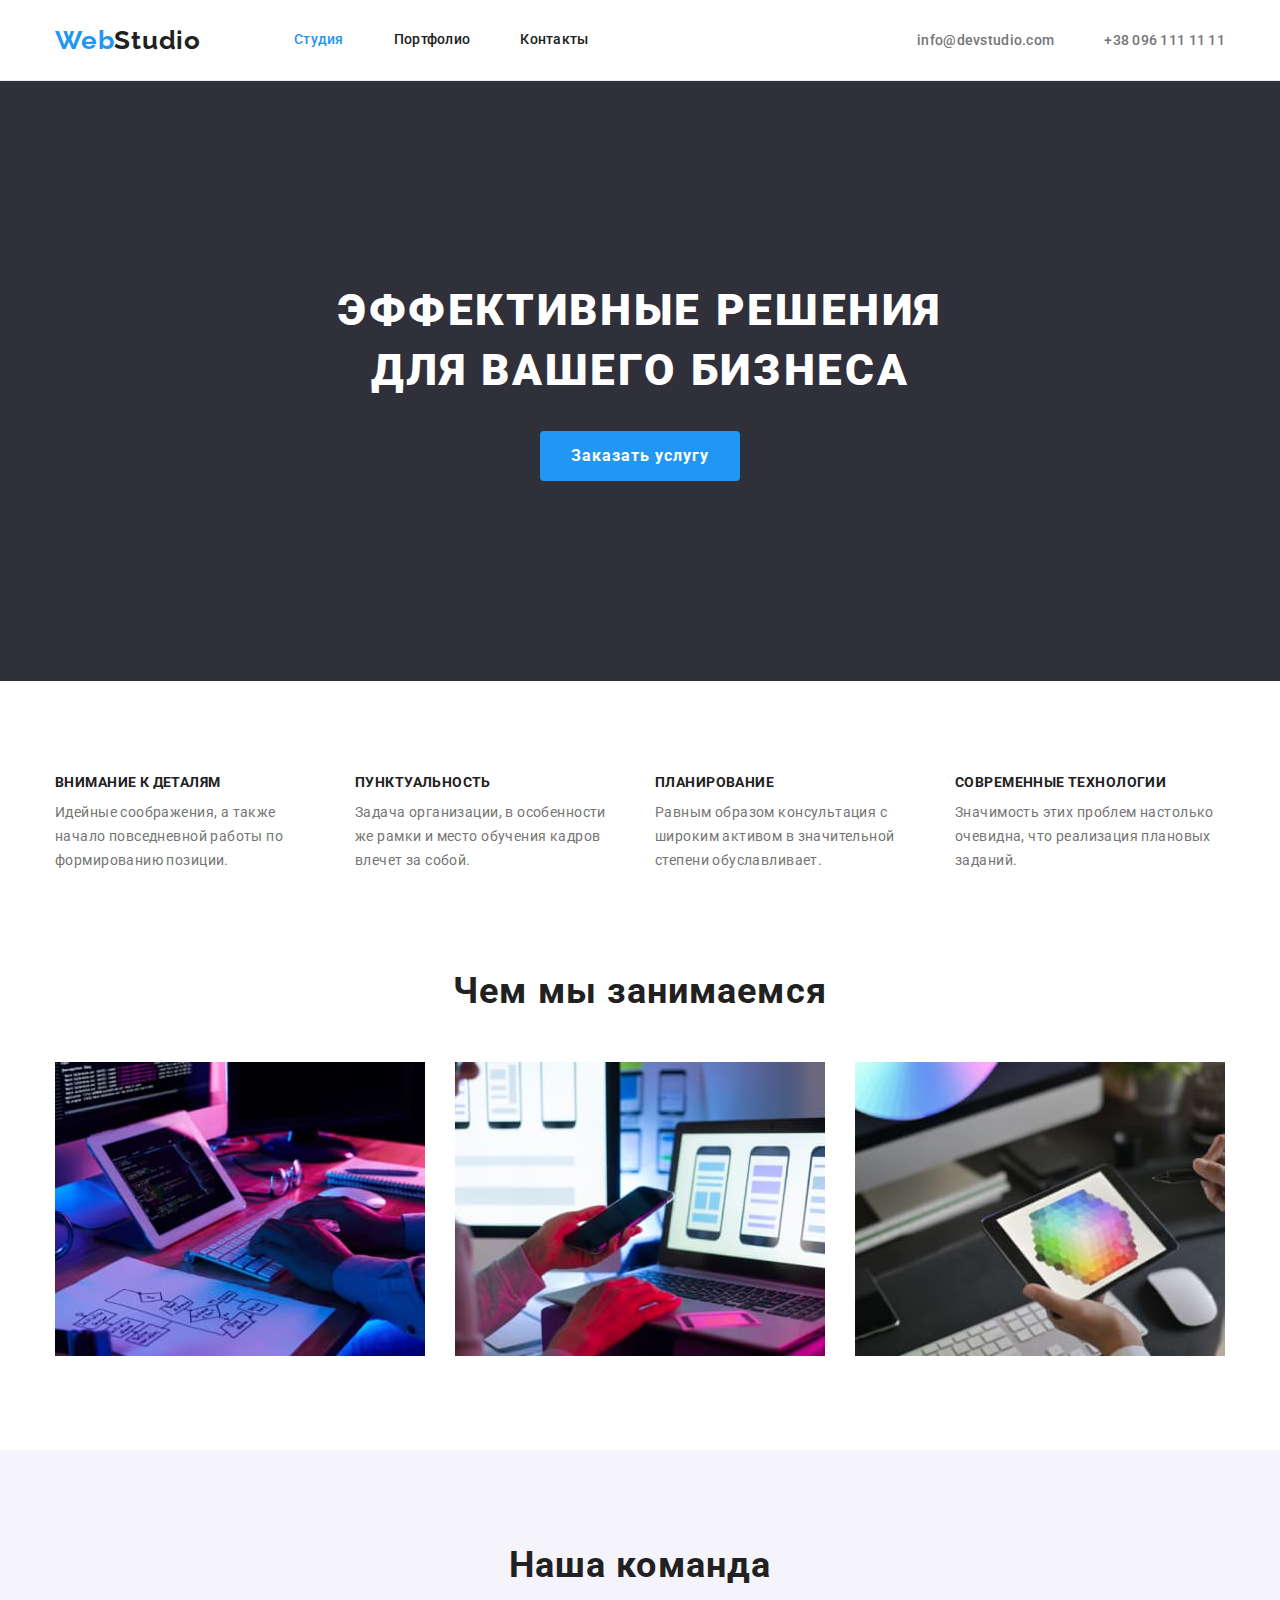
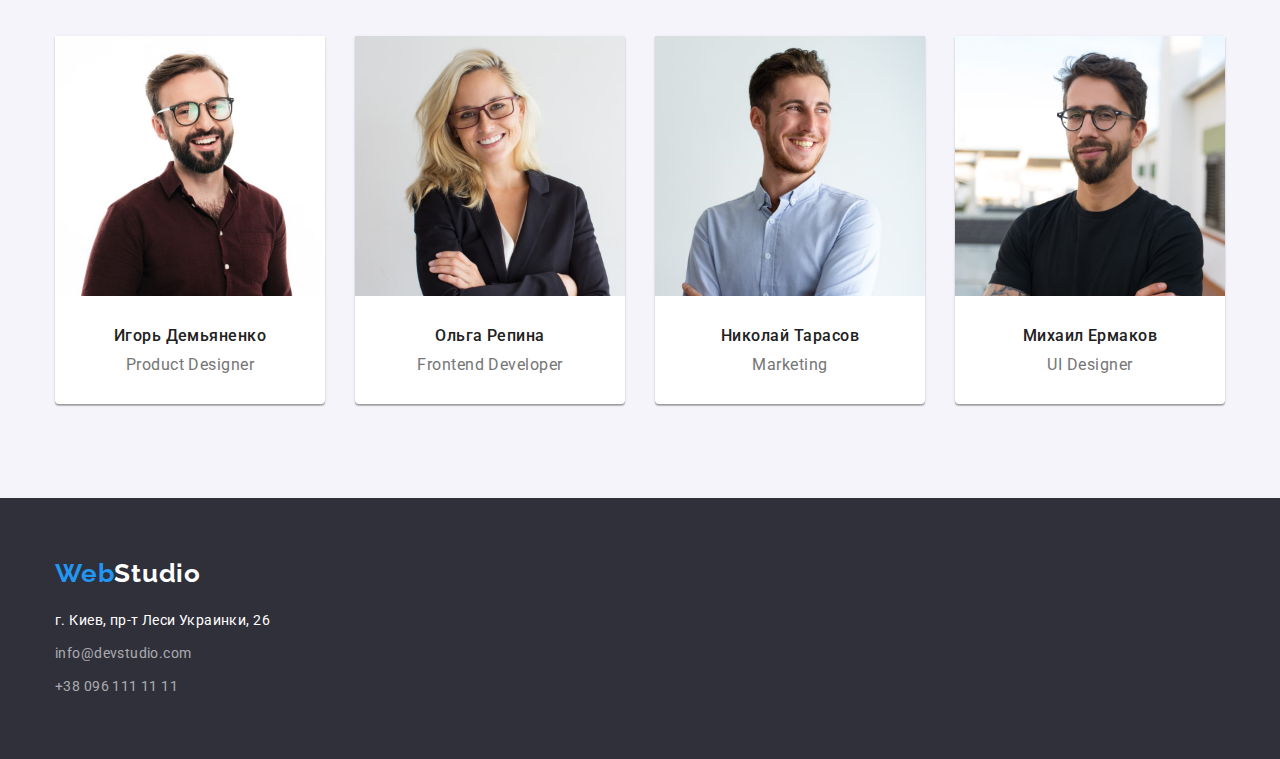
==== index.html @ fc80238e "Files created" ====
<!DOCTYPE html>
<html lang="ru">
  <head>
    <meta charset="UTF-8" />
    <meta http-equiv="X-UA-Compatible" content="IE=edge" />
    <meta name="viewport" content="width=device-width, initial-scale=1.0" />
    <link rel="preconnect" href="https://fonts.googleapis.com" />
    <link rel="preconnect" href="https://fonts.gstatic.com" crossorigin />
    <link rel="preconnect" href="https://fonts.googleapis.com">
    <link rel="preconnect" href="https://fonts.gstatic.com" crossorigin>
    <title>Студия</title>
    <link href="https://fonts.googleapis.com/css2?family=Raleway:wght@400;700&family=Roboto:wght@400;500;700;900&display=swap" rel="stylesheet"
        />
    <link rel="stylesheet" href="https://cdnjs.cloudflare.com/ajax/libs/modern-normalize/1.1.0/modern-normalize.min.css">
    <link rel="stylesheet" href="./css/styles.css">
    
  </head>

  <body>
    <!-- Header section -->
    <header class="header">
      <div class="container header-nav">
      <a href="/" lang="en" class="header-logo link"><span class="accent-text">Web</span>Studio</a>
      <nav> 
        <ul class="list nav-list">
          <li class="item"><a href="" class="link header-link current">Студия</a></li>
          <li class="item"><a href="./portfolio.html" class="link header-link">Портфолио</a></li>
          <li class="item"><a href="" class="link header-link">Контакты</a></li>
        </ul>
      </nav>

      <ul class="list contact-list">
        <li class="item"><a href="mailto:info@devstudio.com" class="link tel-link">info@devstudio.com</a></li>
        <li class="item"><a href="tel:+380961111111" class="link tel-link">+38 096 111 11 11</a></li>
      </ul>
    </div>
    </header>


    <main>
      <!-- Hero section -->
      <section class="hero-section">
        <div class="hero-container">
          <h1 class="hero-title">Эффективные решения для вашего бизнеса</h1>
          <button type="button" class="btn hero-button">Заказать услугу</button>
        </div>
      </section>

      <!-- Features section -->
      <section class="features-section">
        <div class="container features-container">
          <h2 class="visually-hidden">Особенности</h2>

          <ul class="list features-list">
            <li class="features-item">
              <h3 class="features-title">Внимание к деталям</h3>
              <p class="features-text">
                Идейные соображения, а также начало повседневной работы по
                формированию позиции.
              </p>
            </li>

            <li class="features-item">
              <h3 class="features-title">Пунктуальность</h3>
              <p class="features-text">
                Задача организации, в особенности же рамки и место обучения кадров
                влечет за собой.
              </p>
            </li>

            <li class="features-item">
              <h3 class="features-title">Планирование</h3>
              <p class="features-text">
                Равным образом консультация с широким активом в значительной
                степени обуславливает.
              </p>
            </li>

            <li class="features-item">
              <h3 class="features-title">Современные технологии</h3>
              <p class="features-text">
                Значимость этих проблем настолько очевидна, что реализация
                плановых заданий.
              </p>
            </li>
          </ul>
        </div>
      </section>

      <!-- Work section -->
      <section class="work-section">
        <div class="container work-container">
          <h2 class="section-title">Чем мы занимаемся</h2>
          <ul class="list works-list">
            <li class="work-item">
              <img
                src="./images/box1-structuring.jpg"
                alt="Создание структуры сайта"
                width="370"
              />
            </li>
            <li class="work-item">
              <img
                src="./images/box2-mobileapp.jpg"
                alt="Создание веб-приложений"
                width="370"
              />
            </li>
            <li class="work-item">
              <img
                src="./images/box3-webdesign.jpg"
                alt="Создание дизайна сайта"
                width="370"
              />
            </li>
          </ul>
        </div>
      </section>

      <!-- Team section -->
      <section class="section team-section">
        <div class="container">
        <h2 class="section-title team-section-title">Наша команда</h2>

        <ul class="list team-list team-container">
          <li class="team-member">
            <img
              src="./images/img1-manwithglasses1.jpg"
              alt="Мужчина в очках"
              width="270"
            />
            <div class="team-member-text">
              <h3 class="name">Игорь Демьяненко</h3>
              <p lang="en" class="job-title">Product Designer</p>
            </div>
          </li>

          <li class="team-member">
            <img
              src="./images/img2-womanblonde.jpg"
              alt="Женщина в очках"
              width="270"
            />
            <div class="team-member-text">
              <h3 class="name">Ольга Репина</h3>
              <p lang="en" class="job-title">Frontend Developer</p>
            </div>
            
          </li>

          <li class="team-member">
            <img
              src="./images/img3-manblueshirt.jpg"
              alt="Мужчина в голубой рубашке"
              width="270"
            />
            <div class="team-member-text">
              <h3 class="name">Николай Тарасов</h3>
            <p lang="en" class="job-title">Marketing</p>
            </div>
           
          </li>

          <li class="team-member">
            <img
              src="./images/img4-manwithglasses2.jpg"
              alt="Мужчина в очках"
              width="270"
            />
            <div class="team-member-text">
              <h3 class="name">Михаил Ермаков</h3>
              <p lang="en" class="job-title">UI Designer</p>
            </div>
           
          </li>
        </ul>
      </div>
      </section>
    </main>

    <!-- Footer section -->
     
     <footer class="footer-section">
       <div class="container">

      <a href="/" lang="en" class="footer-logo link"><span class="accent-text">Web</span>Studio</a>
      <address>
        <ul class="list">
          <li class="address-item">
            <a class="link"
              href="https://goo.gl/maps/KtKULsSCK2TDFwCBA"
              target="_blank"
              rel="noopener noreferrer"
              >г. Киев, пр-т Леси Украинки, 26</a
            >
          </li>
          <li class="address-item"><a class="link address-link" href="mailto:info@devstudio.com">info@devstudio.com</a></li>
          <li class="address-item"><a class="link address-link" href="tel:+380961111111">+38 096 111 11 11</a></li>
        </ul>
      </address>
    </div>
    </footer>

  </body>

</html>
---- css/styles.css ----
:root {
  --primary-text-color: #757575;
  --primary-title-color: #212121;
  --accent-color: #2196f3;
  --accent-secondary-color: #188CE8;
  --white-color: #FFFFFF;
  --background-gray-color: #f5f4fa;
  --background-dark-color: #2f303a;
}

html {box-sizing: border-box;}

*, *::before, *::after {box-sizing: inherit;}

p,
h1,
h2,
h3,
h4,
h5,
h6 {
  margin: 0;
}

ul {
  margin: 0;
  padding-left: 0;
}

img {
  display: block;
  max-width: 100%;
  height: auto;
}

body {color: var(--primary-text-color);
      font-family: Roboto, sans-serif;}


.list {
  margin: 0;
  padding: 0;
  list-style: none;
}

.link {text-decoration: none;}

.btn {
  cursor: pointer;
  border: none;
}

.container {
  display: block;
  width: 1200px;
  padding-left: 15px;
  padding-right: 15px;
  margin: 0 auto;
 
}


/* Header section */

.header {
  display: flex;
  background-color: var(--white-color);
  padding-top: 0;
  padding-bottom: 0;
  align-items: center;
  border-bottom: 1px solid #ececec;

}

.header-logo {
  margin-right: 93px;
  font-family: 'Raleway', sans-serif;
  font-weight: 700;
  font-size: 26px;
  line-height: 1.19;
  letter-spacing: 0.03em;
  color: var(--primary-title-color);
}

.accent-text {
  color: var(--accent-color);
}

.header .container {
  display: flex;
  align-items: center;
  padding: 0 auto;
  ;
}

.nav-list, .contact-list {
  display: flex}

.nav-list .item:not(:last-child)  {
  margin-right: 50px;
}

.nav-list .link {
  display: block;
  padding-top: 32px;
  padding-bottom: 32px;
}

.contact-list .item:not(:last-child) {
  margin-right: 50px;
}

.contact-list {
  margin-left: auto;
}

.header-link,
.tel-link {

  font-weight: 500;
  font-size: 14px;
  line-height: 1.14;
  letter-spacing: 0.02em;
}

.header-link {
  color: var(--primary-title-color)
}

.tel-link {color: var(--primary-text-color);}


.header-link:hover,
.header-link:focus,
.tel-link:hover,
.tel-link:focus {
  color: var(--accent-color);
}

.header-link.current {
  color: var(--accent-color);
}

/* Hero section */

.hero-section {
  display: block;
  align-items: center;
  height: 600px;
  background-color: var(--background-dark-color);
  margin: 0 auto;

}

.hero-container {
  padding-top: 200px;
  padding-bottom: 200px;
  text-align: center;
}

.hero-title {
  display: inline-block;
  width: 696px;
  height: 120px;
  font-weight: 900;
  font-size: 44px;
  line-height: 1.36;
  text-align: center;
  letter-spacing: 0.06em;
  text-transform: uppercase;
  color: var(--white-color);
    }

.hero-button {
  display: block;
  border-radius: 4px;
  height: 50px;
  width: 200px;
  align-items: center;
  text-align: center;
  margin-top: 30px;
  margin-left: auto;
  margin-right: auto;
  font-family: inherit;
  font-weight: 700;
  font-size: 16px;
  line-height: 1.88;
  letter-spacing: 0.06em;
  color: var(--white-color);
  background-color: var(--accent-color);
}

.hero-button:hover,
.hero-button:focus {
  background-color: var(--accent-secondary-color);
}

/* Features section */

.features-section {
  padding-top: 94px;
  padding-bottom: 94px;
}

.visually-hidden {
  position: absolute;
  white-space: nowrap;
  width: 1px;
  height: 1px;
  overflow: hidden;
  border: 0;
  padding: 0;
  clip: rect(0 0 0 0);
  clip-path: inset(50%);
  margin: -1px;
}

             
.features-list {
  display: flex;
}

.features-item {
  display: block;
  width: 270px;
  height: 101px;
  padding: 0;
}

.features-item:not(:last-child) {
  margin-right: 30px;}


.features-title {
 
  margin-bottom: 10px;
  font-weight: 700;
  font-size: 14px;
  line-height: 1.14;
  letter-spacing: 0.03em;
  text-transform: uppercase;
  color: var(--primary-title-color);
}

.features-text {
  font-weight: 400;
  font-size: 14px;
  line-height: 1.71;
  letter-spacing: 0.03em;
}

/* Work section */

.work-section {
padding-bottom: 94px;
}

.section-title {
  display: block;
  margin-bottom: 50px;
  font-weight: 700;
  font-size: 36px;
  line-height: 1.17;
  text-align: center;
  letter-spacing: 0.03em;
  color: var(--primary-title-color);
  }

.works-list {
  display: flex;
}

.work-item {
  width: 370px;}

.work-item:not(:last-child) {
  margin-right: 30px;
}


/* Team section */

.team-section {
  padding-top: 94px;
  padding-bottom: 94px;
  background-color: var(--background-gray-color);
}

.team-section-title {
  display: block;
  margin-bottom: 50px;
}

.team-list {
  display: flex;
    }

.team-member {
  display: flex;
  flex-direction: column;
  width: 270px; 
  background-color: var(--white-color);
  box-shadow: 0px 1px 3px rgba(0, 0, 0, 0.12), 0px 1px 1px rgba(0, 0, 0, 0.14), 0px 2px 1px rgba(0, 0, 0, 0.2);
  border-radius: 0px 0px 4px 4px;
}

.team-member:not(:last-child) {
  margin-right: 30px;
}

.team-member-text {
  display: block;
  padding: 30px;
}

.name {
  margin-bottom: 10px;
  font-weight: 500;
  font-size: 16px;
  line-height: 1.19;
  text-align: center;
  letter-spacing: 0.03em;
  color: var(--primary-title-color);
  }

.job-title {
  font-weight: 400;
  font-size: 16px;
  line-height: 1.19;
  text-align: center;
  letter-spacing: 0.03em;
}

/* Footer section */

.footer-section {
  padding-top: 60px;
  padding-bottom: 60px;
  background-color: var(--background-dark-color);
}

.footer-logo {
  display: block;
  margin-bottom: 20px;
  font-family: 'Raleway', sans-serif;
  font-weight: 700;
  font-size: 26px;
  line-height: 1.19;
  letter-spacing: 0.03em;
  color: var(--white-color);
  }

  .address-item .link
  {
    display: block;
    font-style: normal;
    font-weight: 400;
    font-size: 14px;
    line-height: 1.71;
    letter-spacing: 0.03em;
    color: var(--white-color);
  }

  .address-item .address-link {
    color: rgba(255, 255, 255, 0.6)
  }

  .address-link:hover,
  .address-link:focus {
    color: var(--accent-color);
  }

  .address-item:not(:last-child) {
    margin-bottom: 9px;
  }


  /* Portfolio page */

 /* Portfolio section */
 
 .portfolio-section {
   display: block;
   padding-top: 94px;
   padding-bottom: 94px;
    }

  .buttons-container {
    display: flex;
    align-items: center;
    margin-bottom: 50px;
    }

 .buttons-list {
   display: flex;
   align-items: center;
   margin: 0 auto;
 }
 
 .filter-button {
    display: block;
    margin: 0 8px 0 0;
    padding: 6px 22px;
    font-family: inherit;  
    font-weight: 500;
    font-size: 16px;
    line-height: 1.63;
    text-align: center;
    letter-spacing: 0.03em;
    color: var(--primary-title-color);
    background-color: var(--background-gray-color);
    border-radius: 4px;
  }

  .filter-button:hover,
  .filter-button:focus {
    color: var(--white-color);
    background-color: var(--accent-color);
  }
  
  .projects-list {
    display: flex;
    flex-wrap: wrap;
    }

  .project-item {
    display: block;
    width: 370px;
    margin-right: 30px;
    margin-bottom: 30px;
    
  }

  .project-text {
    display: block;
    border: 1px solid #EEEEEE;
    padding: 20px 24px;
  }

  .project-item:nth-child(3n) {
    margin-right: 0;
  }

  .project-item:nth-last-child(-n+3) {
    margin-bottom: 0;
  }

  .project-name {
    font-weight: 700;
    font-size: 18px;
    line-height: 2;
    letter-spacing: 0.06em;
    color: var(--primary-title-color) 
  }
  .project-type {
    font-weight: 400;
    font-size: 16px;
    line-height: 1.88;
    letter-spacing: 0.03em;}
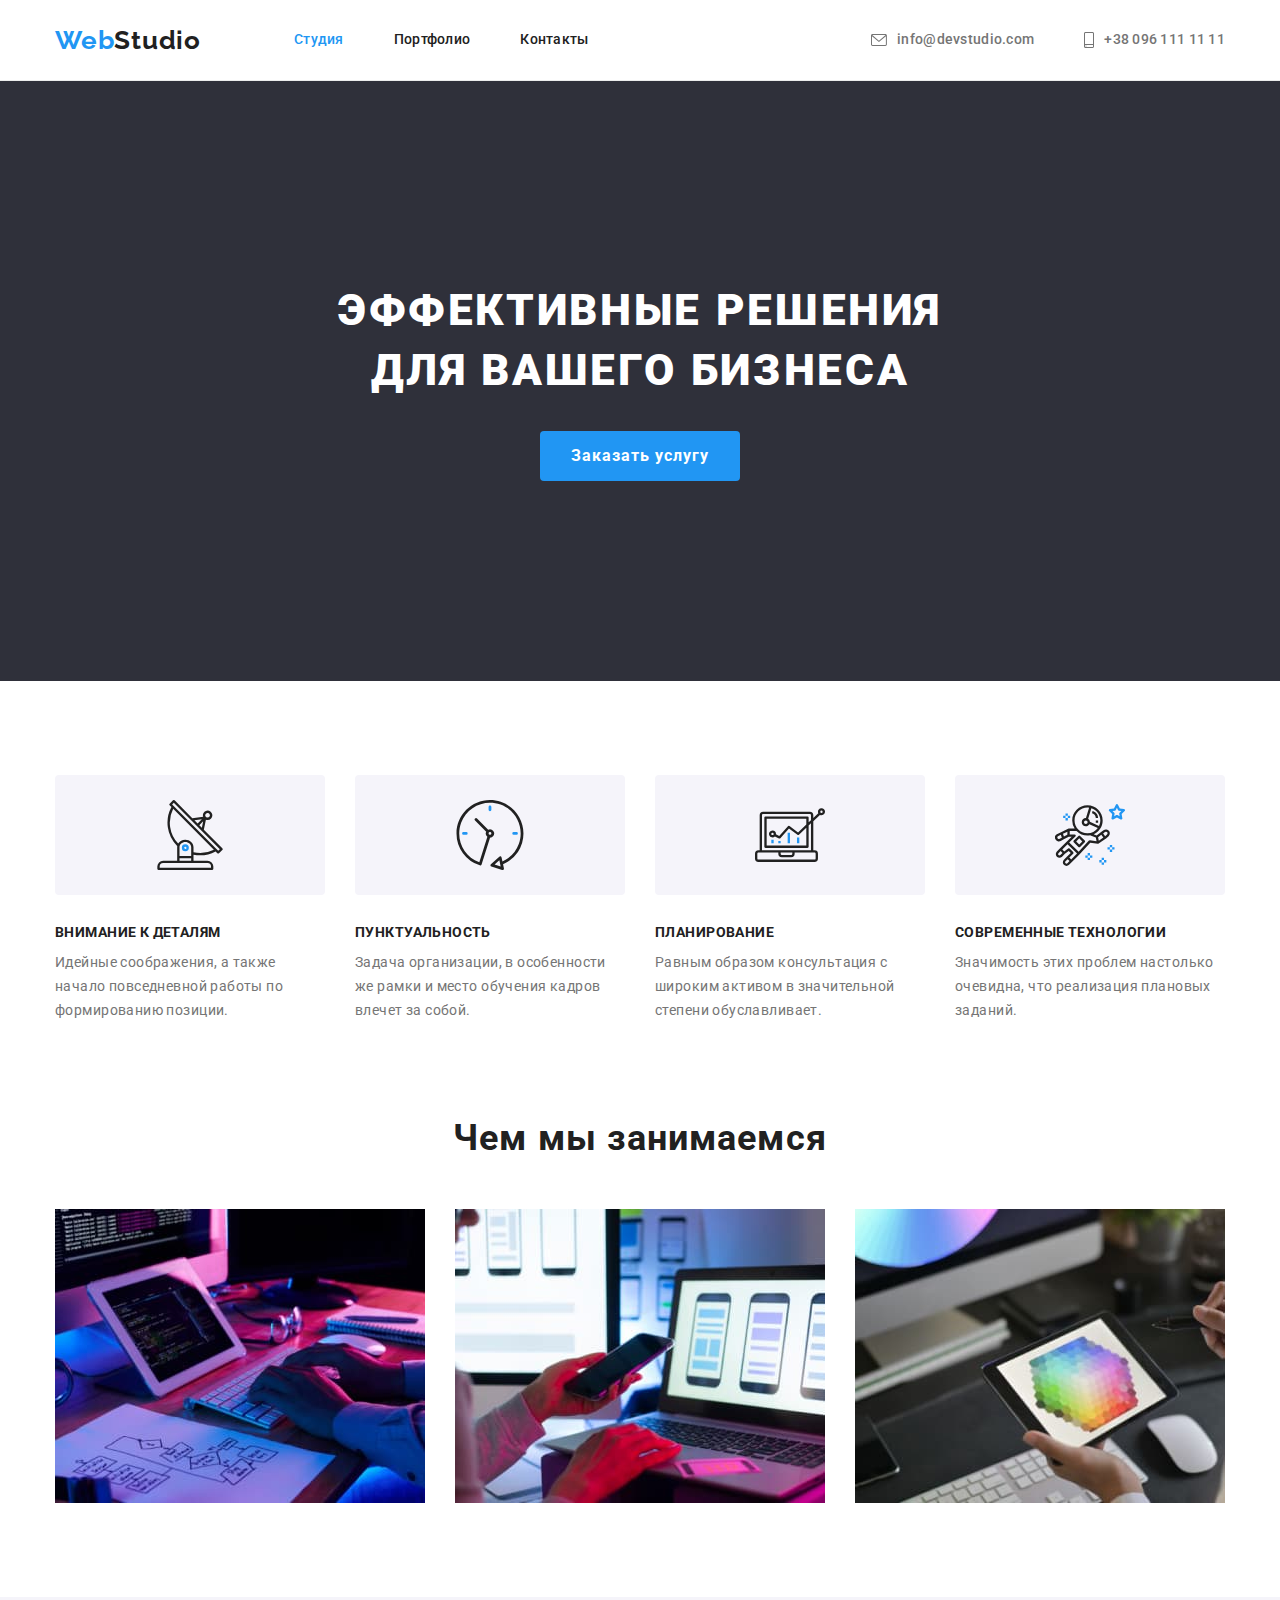
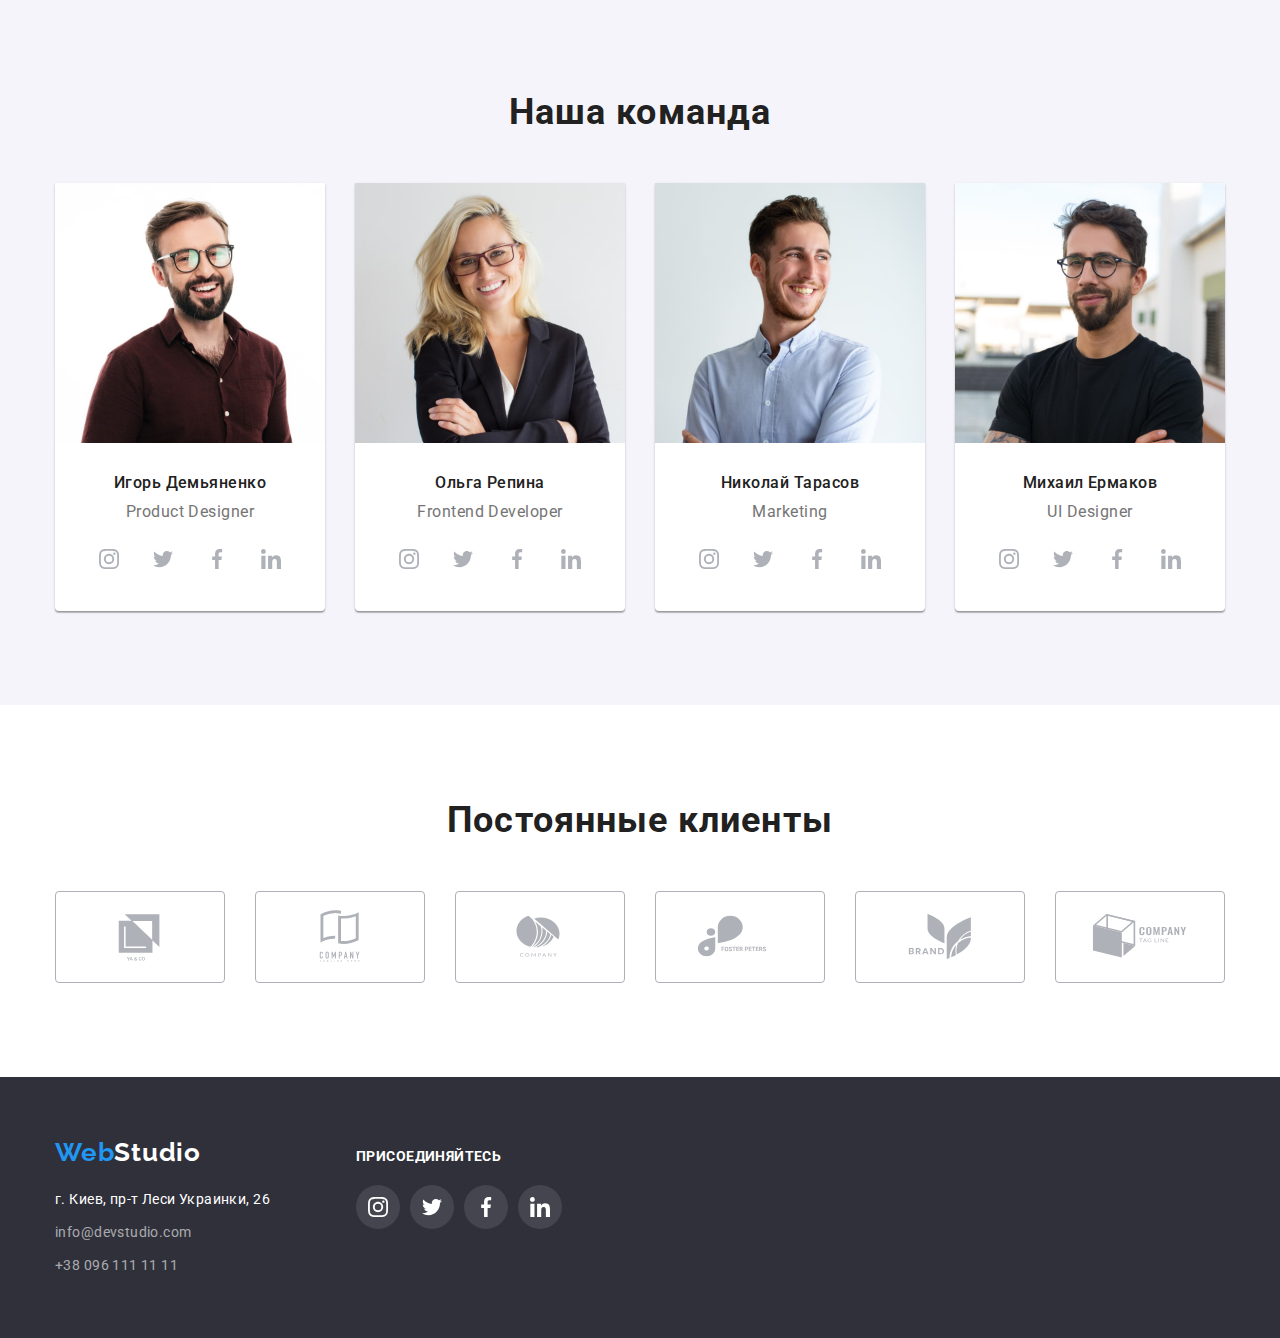
==== commit 28ff082d: "Images and icons" ====
--- a/index.html
+++ b/index.html
@@ -30,8 +30,16 @@
       </nav>
 
       <ul class="list contact-list">
-        <li class="item"><a href="mailto:info@devstudio.com" class="link tel-link">info@devstudio.com</a></li>
-        <li class="item"><a href="tel:+380961111111" class="link tel-link">+38 096 111 11 11</a></li>
+        <li class="item"><a href="mailto:info@devstudio.com" class="link tel-link">
+          <svg class="contact-icon" width="16" height="12">
+            <use href="./images/icons.svg#icon-envelope"></use>
+          </svg>
+          info@devstudio.com</a></li>
+        <li class="item"><a href="tel:+380961111111" class="link tel-link">
+          <svg class="contact-icon" width="10" height="16">
+            <use href="./images/icons.svg#icon-smartphone"></use>
+          </svg>  
+          +38 096 111 11 11</a></li>
       </ul>
     </div>
     </header>
@@ -53,6 +61,11 @@
 
           <ul class="list features-list">
             <li class="features-item">
+              <div class="features-icon-frame">
+                <svg class="features-icon" width="70" height="70">
+                  <use href="./images/icons.svg#icon-antenna-1"></use>
+                </svg>
+              </div>
               <h3 class="features-title">Внимание к деталям</h3>
               <p class="features-text">
                 Идейные соображения, а также начало повседневной работы по
@@ -61,6 +74,11 @@
             </li>
 
             <li class="features-item">
+              <div class="features-icon-frame">
+                <svg class="features-icon" width="70" height="70">
+                  <use href="./images/icons.svg#icon-clock-1"></use>
+                </svg>
+              </div>
               <h3 class="features-title">Пунктуальность</h3>
               <p class="features-text">
                 Задача организации, в особенности же рамки и место обучения кадров
@@ -69,6 +87,11 @@
             </li>
 
             <li class="features-item">
+              <div class="features-icon-frame">
+                <svg class="features-icon" width="70" height="70">
+                  <use href="./images/icons.svg#icon-diagram-1"></use>
+                </svg>
+              </div>
               <h3 class="features-title">Планирование</h3>
               <p class="features-text">
                 Равным образом консультация с широким активом в значительной
@@ -77,6 +100,11 @@
             </li>
 
             <li class="features-item">
+              <div class="features-icon-frame">
+                <svg class="features-icon" width="70" height="70">
+                  <use href="./images/icons.svg#icon-astronaut-1"></use>
+                </svg>
+              </div>
               <h3 class="features-title">Современные технологии</h3>
               <p class="features-text">
                 Значимость этих проблем настолько очевидна, что реализация
@@ -132,6 +160,41 @@
             <div class="team-member-text">
               <h3 class="name">Игорь Демьяненко</h3>
               <p lang="en" class="job-title">Product Designer</p>
+              <ul class="list team-soc-list">
+                <li class="team-soc-item">
+                  <a class="link team-soc-link">
+                  <svg class="team-soc-icon" width="20px" height="20px">
+                    <use href="./images/icons.svg#icon-instagram-2"></use>
+                  </svg>
+                  </a>
+                </li>
+
+                <li class="team-soc-item">
+                  <a class="link team-soc-link">
+                  <svg class="team-soc-icon" width="20px" height="20px">
+                    <use href="./images/icons.svg#icon-twitter-1"></use>
+                  </svg>
+                  </a>
+                </li>
+
+                <li class="team-soc-item">
+                  <a class="link team-soc-link">
+                  <svg class="team-soc-icon" width="20px" height="20px">
+                    <use href="./images/icons.svg#icon-facebook-1"></use>
+                  </svg>
+                  </a>
+                </li>
+
+                <li class="team-soc-item">
+                  <a class="link team-soc-link">
+                  <svg class="team-soc-icon" width="20px" height="20px">
+                    <use href="./images/icons.svg#icon-linkedin-1"></use>
+                  </svg>
+                  </a>
+                </li>
+
+              </ul>
+             
             </div>
           </li>
 
@@ -144,6 +207,40 @@
             <div class="team-member-text">
               <h3 class="name">Ольга Репина</h3>
               <p lang="en" class="job-title">Frontend Developer</p>
+              <ul class="list team-soc-list">
+                <li class="team-soc-item">
+                  <a class="link team-soc-link">
+                  <svg class="team-soc-icon" width="20px" height="20px">
+                    <use href="./images/icons.svg#icon-instagram-2"></use>
+                  </svg>
+                  </a>
+                </li>
+
+                <li class="team-soc-item">
+                  <a class="link team-soc-link">
+                  <svg class="team-soc-icon" width="20px" height="20px">
+                    <use href="./images/icons.svg#icon-twitter-1"></use>
+                  </svg>
+                  </a>
+                </li>
+
+                <li class="team-soc-item">
+                  <a class="link team-soc-link">
+                  <svg class="team-soc-icon" width="20px" height="20px">
+                    <use href="./images/icons.svg#icon-facebook-1"></use>
+                  </svg>
+                  </a>
+                </li>
+
+                <li class="team-soc-item">
+                  <a class="link team-soc-link">
+                  <svg class="team-soc-icon" width="20px" height="20px">
+                    <use href="./images/icons.svg#icon-linkedin-1"></use>
+                  </svg>
+                  </a>
+                </li>
+
+              </ul>
             </div>
             
           </li>
@@ -157,6 +254,40 @@
             <div class="team-member-text">
               <h3 class="name">Николай Тарасов</h3>
             <p lang="en" class="job-title">Marketing</p>
+            <ul class="list team-soc-list">
+              <li class="team-soc-item">
+                <a class="link team-soc-link">
+                <svg class="team-soc-icon" width="20px" height="20px">
+                  <use href="./images/icons.svg#icon-instagram-2"></use>
+                </svg>
+                </a>
+              </li>
+
+              <li class="team-soc-item">
+                <a class="link team-soc-link">
+                <svg class="team-soc-icon" width="20px" height="20px">
+                  <use href="./images/icons.svg#icon-twitter-1"></use>
+                </svg>
+                </a>
+              </li>
+
+              <li class="team-soc-item">
+                <a class="link team-soc-link">
+                <svg class="team-soc-icon" width="20px" height="20px">
+                  <use href="./images/icons.svg#icon-facebook-1"></use>
+                </svg>
+                </a>
+              </li>
+
+              <li class="team-soc-item">
+                <a class="link team-soc-link">
+                <svg class="team-soc-icon" width="20px" height="20px">
+                  <use href="./images/icons.svg#icon-linkedin-1"></use>
+                </svg>
+                </a>
+              </li>
+
+            </ul>
             </div>
            
           </li>
@@ -170,18 +301,114 @@
             <div class="team-member-text">
               <h3 class="name">Михаил Ермаков</h3>
               <p lang="en" class="job-title">UI Designer</p>
+              <ul class="list team-soc-list">
+                <li class="team-soc-item">
+                  <a class="link team-soc-link">
+                  <svg class="team-soc-icon" width="20px" height="20px">
+                    <use href="./images/icons.svg#icon-instagram-2"></use>
+                  </svg>
+                  </a>
+                </li>
+
+                <li class="team-soc-item">
+                  <a class="link team-soc-link">
+                  <svg class="team-soc-icon" width="20px" height="20px">
+                    <use href="./images/icons.svg#icon-twitter-1"></use>
+                  </svg>
+                  </a>
+                </li>
+
+                <li class="team-soc-item">
+                  <a class="link team-soc-link">
+                  <svg class="team-soc-icon" width="20px" height="20px">
+                    <use href="./images/icons.svg#icon-facebook-1"></use>
+                  </svg>
+                  </a>
+                </li>
+
+                <li class="team-soc-item">
+                  <a class="link team-soc-link">
+                  <svg class="team-soc-icon" width="20px" height="20px">
+                    <use href="./images/icons.svg#icon-linkedin-1"></use>
+                  </svg>
+                  </a>
+                </li>
+
+              </ul>
             </div>
            
           </li>
         </ul>
       </div>
       </section>
+
+    <!-- Clients section -->
+      <section class="clients-section">
+        <div class="container clients-container">
+          <h2 class="section-title">Постоянные клиенты</h2>
+          <ul class="list clients-list">
+
+            <li class="clients-item">
+              <a class="clients-link link">
+                <svg class="clients-icon" width="106" height="60">
+                <use href="./images/icons.svg#icon-Logo1"></use>
+                </svg>
+              </a>
+            </li>
+
+          
+            <li class="clients-item">
+              <a class="clients-link link">
+                <svg class="clients-icon" width="106" height="60">
+                <use href="./images/icons.svg#icon-Logo2"></use>
+                </svg>
+              </a>
+            </li>
+
+            
+            <li class="clients-item">
+              <a class="clients-link link">
+                <svg class="clients-icon" width="106" height="60">
+                <use href="./images/icons.svg#icon-Logo3"></use>
+                </svg>
+              </a>
+            </li>
+            
+            <li class="clients-item">
+              <a class="clients-link link">
+                <svg class="clients-icon" width="106" height="60">
+                <use href="./images/icons.svg#icon-Logo4"></use>
+                </svg>
+              </a>
+            </li>
+            
+            <li class="clients-item">
+              <a class="clients-link link">
+                <svg class="clients-icon" width="106" height="60">
+                <use href="./images/icons.svg#icon-Logo5"></use>
+                </svg>
+              </a>
+            </li>
+            
+            <li class="clients-item">
+              <a class="clients-link link">
+                <svg class="clients-icon" width="106" height="60">
+                <use href="./images/icons.svg#icon-Logo6"></use>
+                </svg>
+              </a>
+            </li>
+          </ul>
+
+        </div>
+
     </main>
 
     <!-- Footer section -->
      
      <footer class="footer-section">
-       <div class="container">
+       <div class="container footer-container">
+
+        <div class="footer-address">
 
       <a href="/" lang="en" class="footer-logo link"><span class="accent-text">Web</span>Studio</a>
       <address>
@@ -198,6 +425,47 @@
           <li class="address-item"><a class="link address-link" href="tel:+380961111111">+38 096 111 11 11</a></li>
         </ul>
       </address>
+
+    </div>
+
+    <div class="footer-join">
+      <h3 class="footer-join-title">присоединяйтесь</h3>
+      <ul class="footer-soc-list list">
+        <li class="footer-soc-item">
+          <a class="footer-soc-link link">
+            <svg class="footer-soc-icon" width="20" height="20">
+              <use href="./images/icons.svg#icon-instagram-2"></use>
+            </svg>
+          </a>
+        </li>
+
+        <li class="footer-soc-item">
+          <a class="footer-soc-link link">
+            <svg class="footer-soc-icon" width="20" height="20">
+              <use href="./images/icons.svg#icon-twitter-1"></use>
+            </svg>
+          </a>
+        </li>
+
+        <li class="footer-soc-item">
+          <a class="footer-soc-link link">
+            <svg class="footer-soc-icon" width="20" height="20">
+              <use href="./images/icons.svg#icon-facebook-1"></use>
+            </svg>
+          </a>
+        </li>
+
+        <li class="footer-soc-item">
+          <a class="footer-soc-link link">
+            <svg class="footer-soc-icon" width="20" height="20">
+              <use href="./images/icons.svg#icon-linkedin-1"></use>
+            </svg>
+          </a>
+        </li>
+      </ul>
+
+
+    </div>
     </div>
     </footer>
 
--- a/css/styles.css
+++ b/css/styles.css
@@ -6,6 +6,7 @@
   --white-color: #FFFFFF;
   --background-gray-color: #f5f4fa;
   --background-dark-color: #2f303a;
+  --icons-color: #AFB1B8;
 }
 
 html {box-sizing: border-box;}
@@ -127,7 +128,10 @@
   color: var(--primary-title-color)
 }
 
-.tel-link {color: var(--primary-text-color);}
+.tel-link {
+  display: flex;
+  color: var(--primary-text-color);
+  align-items: center;}
 
 
 .header-link:hover,
@@ -135,19 +139,27 @@
 .tel-link:hover,
 .tel-link:focus {
   color: var(--accent-color);
-}
+  }
 
 .header-link.current {
   color: var(--accent-color);
 }
 
+.contact-icon {
+  
+  margin-right: 10px;
+  fill: var(--primary-text-color);}
+
+
+.contact-icon:hover {
+  fill: var(--accent-color);}
+
 /* Hero section */
 
 .hero-section {
   display: block;
   align-items: center;
   height: 600px;
-  background-color: var(--background-dark-color);
   margin: 0 auto;
 
 }
@@ -156,6 +168,15 @@
   padding-top: 200px;
   padding-bottom: 200px;
   text-align: center;
+  margin: 0 auto;
+  max-width: 1600px;
+  height: 600px;
+  background-image: linear-gradient(to right, rgba(47, 48, 58, 0.4), rgba(47, 48, 58, 0.4)), url("../images/img-hero.jpg");
+  background-position: center;
+  background-repeat: no-repeat;
+  background-size: cover;
+  background-color: var(--background-dark-color);
+
 }
 
 .hero-title {
@@ -215,24 +236,36 @@
   margin: -1px;
 }
 
-             
+         
 .features-list {
   display: flex;
-}
+  }
 
 .features-item {
   display: block;
   width: 270px;
-  height: 101px;
   padding: 0;
 }
 
 .features-item:not(:last-child) {
   margin-right: 30px;}
 
+  .features-icon-frame {
+    display: flex;
+    height: 120px;
+    justify-content: center;
+    align-items: center;
+    background-color: var(--background-gray-color);
+    border-radius: 4px;
+    margin-bottom: 30px;
+    }
+
+   .features-icon {
+     display: flex}
+
 
 .features-title {
- 
+  display: block;
   margin-bottom: 10px;
   font-weight: 700;
   font-size: 14px;
@@ -240,9 +273,10 @@
   letter-spacing: 0.03em;
   text-transform: uppercase;
   color: var(--primary-title-color);
-}
+  }
 
 .features-text {
+  display: block;
   font-weight: 400;
   font-size: 14px;
   line-height: 1.71;
@@ -331,12 +365,86 @@
   letter-spacing: 0.03em;
 }
 
+.team-soc-list {
+  display: flex;
+  justify-content: center;
+  margin-top: 16px;
+}
+
+.team-soc-item + .team-soc-item {
+  margin-left: 10px;
+}
+
+.team-soc-link {
+  display: flex;
+  align-items: center;
+  justify-content: center;
+  width: 44px;
+  height: 44px;
+  border-radius: 50%;
+  background-color: transparent;
+  fill: var(--icons-color);
+}
+
+
+.team-soc-link:hover,
+.team-soc-link:focus {
+background-color: var(--accent-color);
+fill: var(--white-color);
+}
+
+/* Clients section */
+
+.clients-section {
+  padding-top: 94px;
+  padding-bottom: 94px;
+}
+
+.clients-list {
+  display: flex;
+  justify-content: center;
+  margin-top: 50px;}
+
+.clients-item + .clients-item {
+  margin-left: 30px;
+}
+
+.clients-link {
+  display: flex;
+  align-items: center;
+  justify-content: center;
+  width: 170px;
+  height: 92px;
+  border-radius: 4px;
+  fill: var(--icons-color);
+  border: 1px solid var(--icons-color);
+}
+
+.clients-link:hover,
+.clients-link:focus {
+  fill: var(--accent-color);
+  border-color: var(--accent-color);
+}
+
+
+
 /* Footer section */
 
 .footer-section {
+  background-color: var(--background-dark-color);
+}
+
+.footer-container {
+  display: flex;
+  
+}
+
+.footer-address {
   padding-top: 60px;
   padding-bottom: 60px;
-  background-color: var(--background-dark-color);
+  display: block;
+  width: 301px;
+  margin: 0;
 }
 
 .footer-logo {
@@ -373,6 +481,46 @@
   .address-item:not(:last-child) {
     margin-bottom: 9px;
   }
+
+.footer-join {
+  display: block;
+  padding-top: 72px;
+}
+
+  .footer-join-title {
+    margin-bottom: 20px;
+    font-weight: 700;
+    font-size: 14px;
+    line-height: 1.14;
+    letter-spacing: 0.03em;
+    text-transform: uppercase;
+    color: var(--white-color);
+  }
+
+.footer-soc-list {
+  display: flex;
+}
+
+  .footer-soc-item + .footer-soc-item {
+    margin-left: 10px;
+  }
+
+  .footer-soc-link {
+    display: flex;
+    align-items: center;
+    justify-content: center;
+    width: 44px;
+    height: 44px;
+    border-radius: 50%;
+    background-color: rgba(255, 255, 255, 0.1);
+    fill: var(--white-color);
+  }
+
+  .footer-soc-link:hover,
+  .footer-soc-link:focus {
+    background-color: var(--accent-color);
+  }
+
 
 
   /* Portfolio page */
@@ -414,9 +562,10 @@
 
   .filter-button:hover,
   .filter-button:focus {
+    box-shadow: 0px 3px 1px rgba(0, 0, 0, 0.1), 0px 1px 2px rgba(0, 0, 0, 0.08), 0px 2px 2px rgba(0, 0, 0, 0.12);
     color: var(--white-color);
     background-color: var(--accent-color);
-  }
+    }
   
   .projects-list {
     display: flex;
@@ -431,6 +580,9 @@
     
   }
 
+  .project-item:hover {
+      box-shadow: 0px 1px 1px rgba(0, 0, 0, 0.12), 0px 4px 4px rgba(0, 0, 0, 0.06), 1px 4px 6px rgba(0, 0, 0, 0.16);}
+
   .project-text {
     display: block;
     border: 1px solid #EEEEEE;
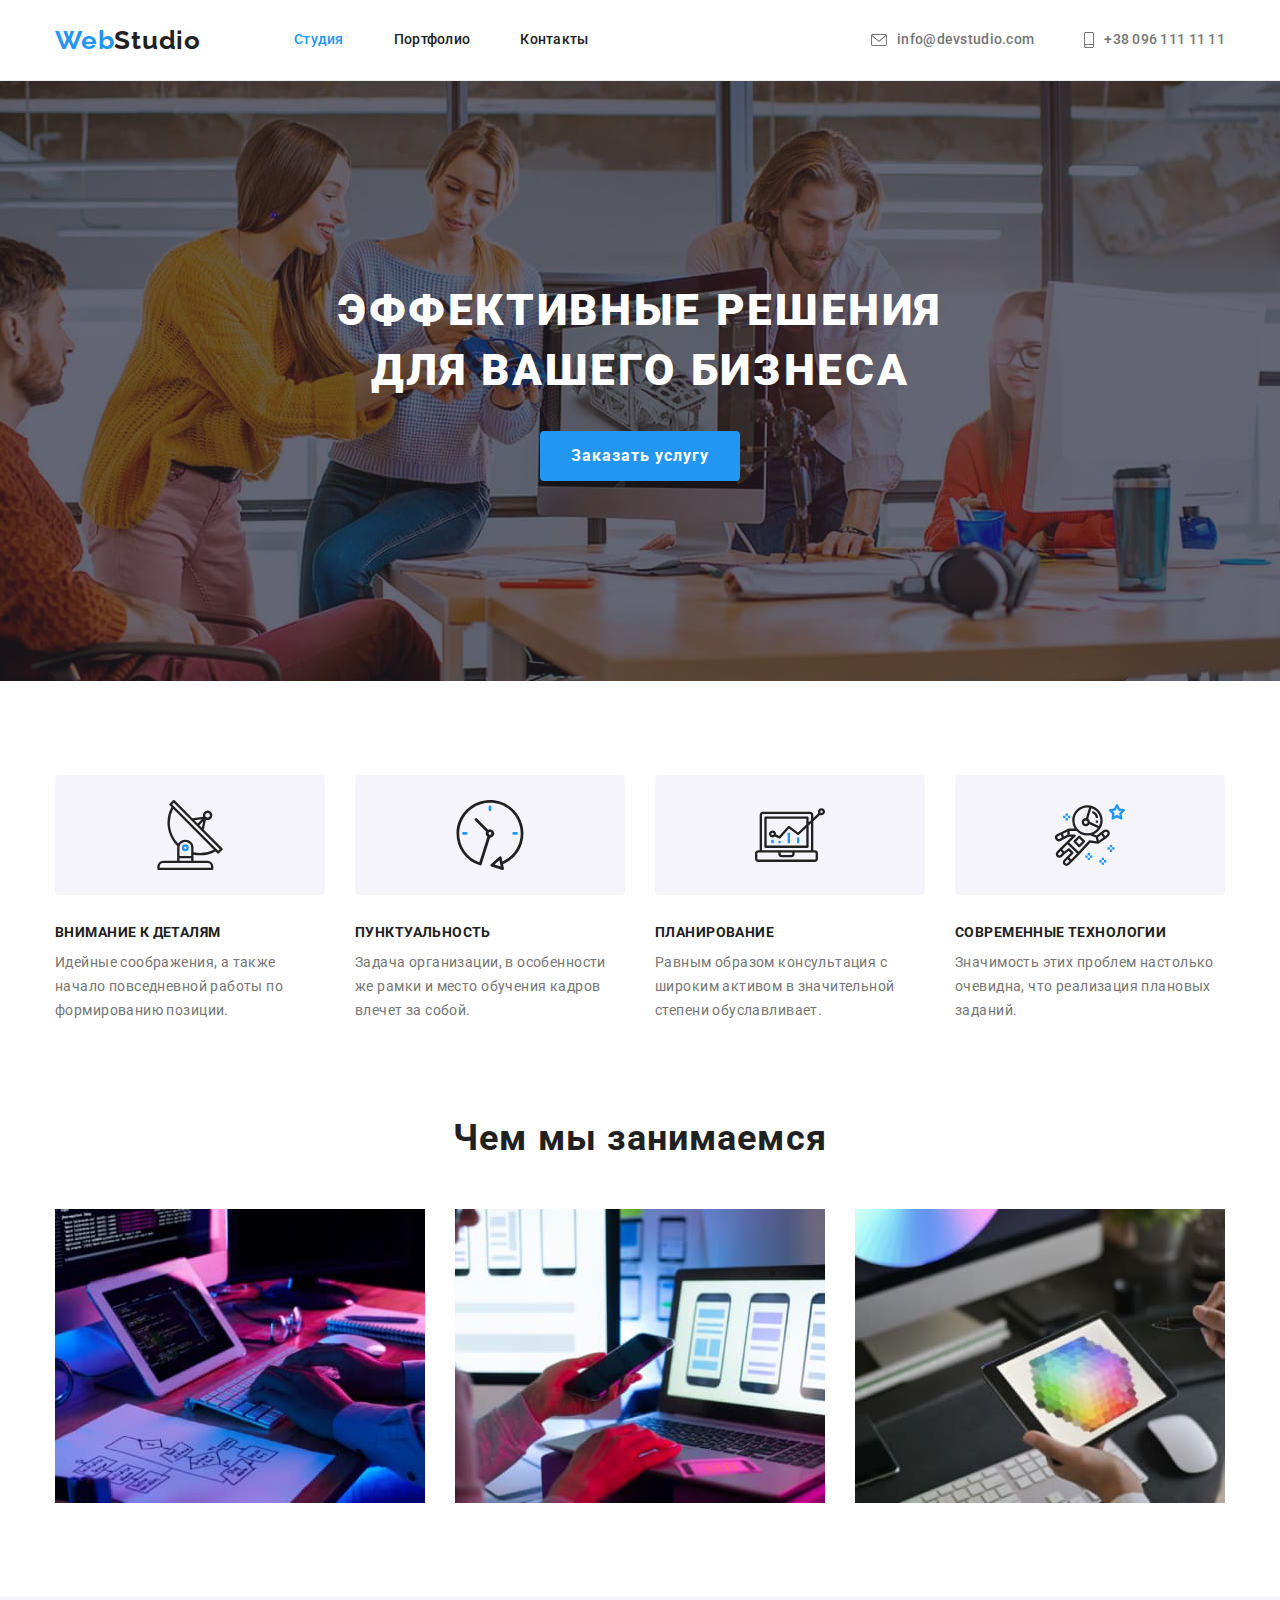
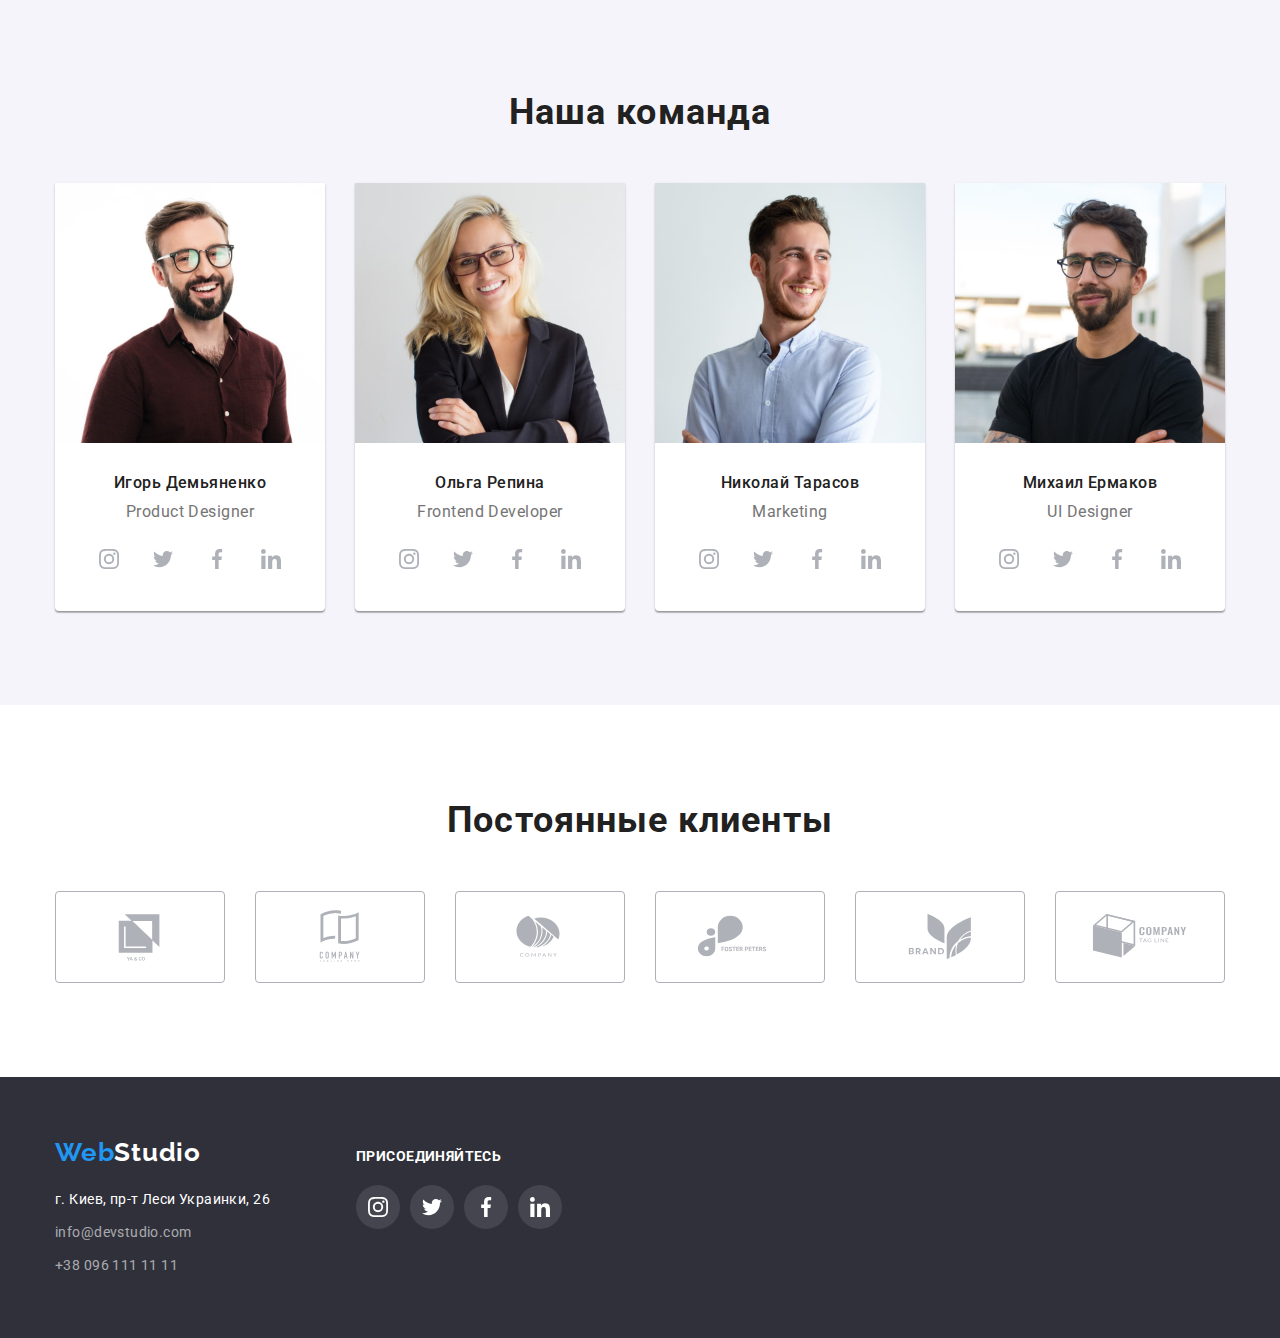
==== commit b5f60e4c: "focus correction" ====
--- a/index.html
+++ b/index.html
@@ -162,7 +162,7 @@
               <p lang="en" class="job-title">Product Designer</p>
               <ul class="list team-soc-list">
                 <li class="team-soc-item">
-                  <a class="link team-soc-link">
+                  <a class="link team-soc-link" href="">
                   <svg class="team-soc-icon" width="20px" height="20px">
                     <use href="./images/icons.svg#icon-instagram-2"></use>
                   </svg>
@@ -170,7 +170,7 @@
                 </li>
 
                 <li class="team-soc-item">
-                  <a class="link team-soc-link">
+                  <a class="link team-soc-link" href="">
                   <svg class="team-soc-icon" width="20px" height="20px">
                     <use href="./images/icons.svg#icon-twitter-1"></use>
                   </svg>
@@ -178,7 +178,7 @@
                 </li>
 
                 <li class="team-soc-item">
-                  <a class="link team-soc-link">
+                  <a class="link team-soc-link" href="">
                   <svg class="team-soc-icon" width="20px" height="20px">
                     <use href="./images/icons.svg#icon-facebook-1"></use>
                   </svg>
@@ -186,7 +186,7 @@
                 </li>
 
                 <li class="team-soc-item">
-                  <a class="link team-soc-link">
+                  <a class="link team-soc-link" href="">
                   <svg class="team-soc-icon" width="20px" height="20px">
                     <use href="./images/icons.svg#icon-linkedin-1"></use>
                   </svg>
@@ -209,7 +209,7 @@
               <p lang="en" class="job-title">Frontend Developer</p>
               <ul class="list team-soc-list">
                 <li class="team-soc-item">
-                  <a class="link team-soc-link">
+                  <a class="link team-soc-link" href="">
                   <svg class="team-soc-icon" width="20px" height="20px">
                     <use href="./images/icons.svg#icon-instagram-2"></use>
                   </svg>
@@ -217,7 +217,7 @@
                 </li>
 
                 <li class="team-soc-item">
-                  <a class="link team-soc-link">
+                  <a class="link team-soc-link" href="">
                   <svg class="team-soc-icon" width="20px" height="20px">
                     <use href="./images/icons.svg#icon-twitter-1"></use>
                   </svg>
@@ -225,7 +225,7 @@
                 </li>
 
                 <li class="team-soc-item">
-                  <a class="link team-soc-link">
+                  <a class="link team-soc-link" href="">
                   <svg class="team-soc-icon" width="20px" height="20px">
                     <use href="./images/icons.svg#icon-facebook-1"></use>
                   </svg>
@@ -233,7 +233,7 @@
                 </li>
 
                 <li class="team-soc-item">
-                  <a class="link team-soc-link">
+                  <a class="link team-soc-link" href="">
                   <svg class="team-soc-icon" width="20px" height="20px">
                     <use href="./images/icons.svg#icon-linkedin-1"></use>
                   </svg>
@@ -256,7 +256,7 @@
             <p lang="en" class="job-title">Marketing</p>
             <ul class="list team-soc-list">
               <li class="team-soc-item">
-                <a class="link team-soc-link">
+                <a class="link team-soc-link" href="">
                 <svg class="team-soc-icon" width="20px" height="20px">
                   <use href="./images/icons.svg#icon-instagram-2"></use>
                 </svg>
@@ -264,7 +264,7 @@
               </li>
 
               <li class="team-soc-item">
-                <a class="link team-soc-link">
+                <a class="link team-soc-link" href="">
                 <svg class="team-soc-icon" width="20px" height="20px">
                   <use href="./images/icons.svg#icon-twitter-1"></use>
                 </svg>
@@ -272,7 +272,7 @@
               </li>
 
               <li class="team-soc-item">
-                <a class="link team-soc-link">
+                <a class="link team-soc-link" href="">
                 <svg class="team-soc-icon" width="20px" height="20px">
                   <use href="./images/icons.svg#icon-facebook-1"></use>
                 </svg>
@@ -280,7 +280,7 @@
               </li>
 
               <li class="team-soc-item">
-                <a class="link team-soc-link">
+                <a class="link team-soc-link" href="">
                 <svg class="team-soc-icon" width="20px" height="20px">
                   <use href="./images/icons.svg#icon-linkedin-1"></use>
                 </svg>
@@ -303,7 +303,7 @@
               <p lang="en" class="job-title">UI Designer</p>
               <ul class="list team-soc-list">
                 <li class="team-soc-item">
-                  <a class="link team-soc-link">
+                  <a class="link team-soc-link" href="">
                   <svg class="team-soc-icon" width="20px" height="20px">
                     <use href="./images/icons.svg#icon-instagram-2"></use>
                   </svg>
@@ -311,7 +311,7 @@
                 </li>
 
                 <li class="team-soc-item">
-                  <a class="link team-soc-link">
+                  <a class="link team-soc-link" href="">
                   <svg class="team-soc-icon" width="20px" height="20px">
                     <use href="./images/icons.svg#icon-twitter-1"></use>
                   </svg>
@@ -319,7 +319,7 @@
                 </li>
 
                 <li class="team-soc-item">
-                  <a class="link team-soc-link">
+                  <a class="link team-soc-link" href="">
                   <svg class="team-soc-icon" width="20px" height="20px">
                     <use href="./images/icons.svg#icon-facebook-1"></use>
                   </svg>
@@ -327,7 +327,7 @@
                 </li>
 
                 <li class="team-soc-item">
-                  <a class="link team-soc-link">
+                  <a class="link team-soc-link" href="">
                   <svg class="team-soc-icon" width="20px" height="20px">
                     <use href="./images/icons.svg#icon-linkedin-1"></use>
                   </svg>
@@ -349,7 +349,7 @@
           <ul class="list clients-list">
 
             <li class="clients-item">
-              <a class="clients-link link">
+              <a class="clients-link link"href=""> 
                 <svg class="clients-icon" width="106" height="60">
                 <use href="./images/icons.svg#icon-Logo1"></use>
                 </svg>
@@ -358,7 +358,7 @@
 
           
             <li class="clients-item">
-              <a class="clients-link link">
+              <a class="clients-link link" href="">
                 <svg class="clients-icon" width="106" height="60">
                 <use href="./images/icons.svg#icon-Logo2"></use>
                 </svg>
@@ -367,7 +367,7 @@
 
             
             <li class="clients-item">
-              <a class="clients-link link">
+              <a class="clients-link link" href="">
                 <svg class="clients-icon" width="106" height="60">
                 <use href="./images/icons.svg#icon-Logo3"></use>
                 </svg>
@@ -375,7 +375,7 @@
             </li>
             
             <li class="clients-item">
-              <a class="clients-link link">
+              <a class="clients-link link" href="">
                 <svg class="clients-icon" width="106" height="60">
                 <use href="./images/icons.svg#icon-Logo4"></use>
                 </svg>
@@ -383,7 +383,7 @@
             </li>
             
             <li class="clients-item">
-              <a class="clients-link link">
+              <a class="clients-link link" href="">
                 <svg class="clients-icon" width="106" height="60">
                 <use href="./images/icons.svg#icon-Logo5"></use>
                 </svg>
@@ -391,7 +391,7 @@
             </li>
             
             <li class="clients-item">
-              <a class="clients-link link">
+              <a class="clients-link link" href="">
                 <svg class="clients-icon" width="106" height="60">
                 <use href="./images/icons.svg#icon-Logo6"></use>
                 </svg>
@@ -432,7 +432,7 @@
       <h3 class="footer-join-title">присоединяйтесь</h3>
       <ul class="footer-soc-list list">
         <li class="footer-soc-item">
-          <a class="footer-soc-link link">
+          <a class="footer-soc-link link" href="">
             <svg class="footer-soc-icon" width="20" height="20">
               <use href="./images/icons.svg#icon-instagram-2"></use>
             </svg>
@@ -440,7 +440,7 @@
         </li>
 
         <li class="footer-soc-item">
-          <a class="footer-soc-link link">
+          <a class="footer-soc-link link" href="">
             <svg class="footer-soc-icon" width="20" height="20">
               <use href="./images/icons.svg#icon-twitter-1"></use>
             </svg>
@@ -448,7 +448,7 @@
         </li>
 
         <li class="footer-soc-item">
-          <a class="footer-soc-link link">
+          <a class="footer-soc-link link" href="">
             <svg class="footer-soc-icon" width="20" height="20">
               <use href="./images/icons.svg#icon-facebook-1"></use>
             </svg>
@@ -456,7 +456,7 @@
         </li>
 
         <li class="footer-soc-item">
-          <a class="footer-soc-link link">
+          <a class="footer-soc-link link" href="">
             <svg class="footer-soc-icon" width="20" height="20">
               <use href="./images/icons.svg#icon-linkedin-1"></use>
             </svg>
--- a/css/styles.css
+++ b/css/styles.css
@@ -128,31 +128,29 @@
   color: var(--primary-title-color)
 }
 
+.header-link.current {
+  color: var(--accent-color);
+}
+
 .tel-link {
   display: flex;
   color: var(--primary-text-color);
   align-items: center;}
 
+
+.contact-icon {
+  margin-right: 10px;
+  fill: currentColor;
+}
 
 .header-link:hover,
 .header-link:focus,
 .tel-link:hover,
 .tel-link:focus {
   color: var(--accent-color);
-  }
-
-.header-link.current {
-  color: var(--accent-color);
-}
-
-.contact-icon {
-  
-  margin-right: 10px;
-  fill: var(--primary-text-color);}
-
-
-.contact-icon:hover {
-  fill: var(--accent-color);}
+  fill: var(--accent-color);
+  }
+
 
 /* Hero section */
 
@@ -171,13 +169,12 @@
   margin: 0 auto;
   max-width: 1600px;
   height: 600px;
+  background-color: var(--background-dark-color);
   background-image: linear-gradient(to right, rgba(47, 48, 58, 0.4), rgba(47, 48, 58, 0.4)), url("../images/img-hero.jpg");
   background-position: center;
   background-repeat: no-repeat;
   background-size: cover;
-  background-color: var(--background-dark-color);
-
-}
+ }
 
 .hero-title {
   display: inline-block;
